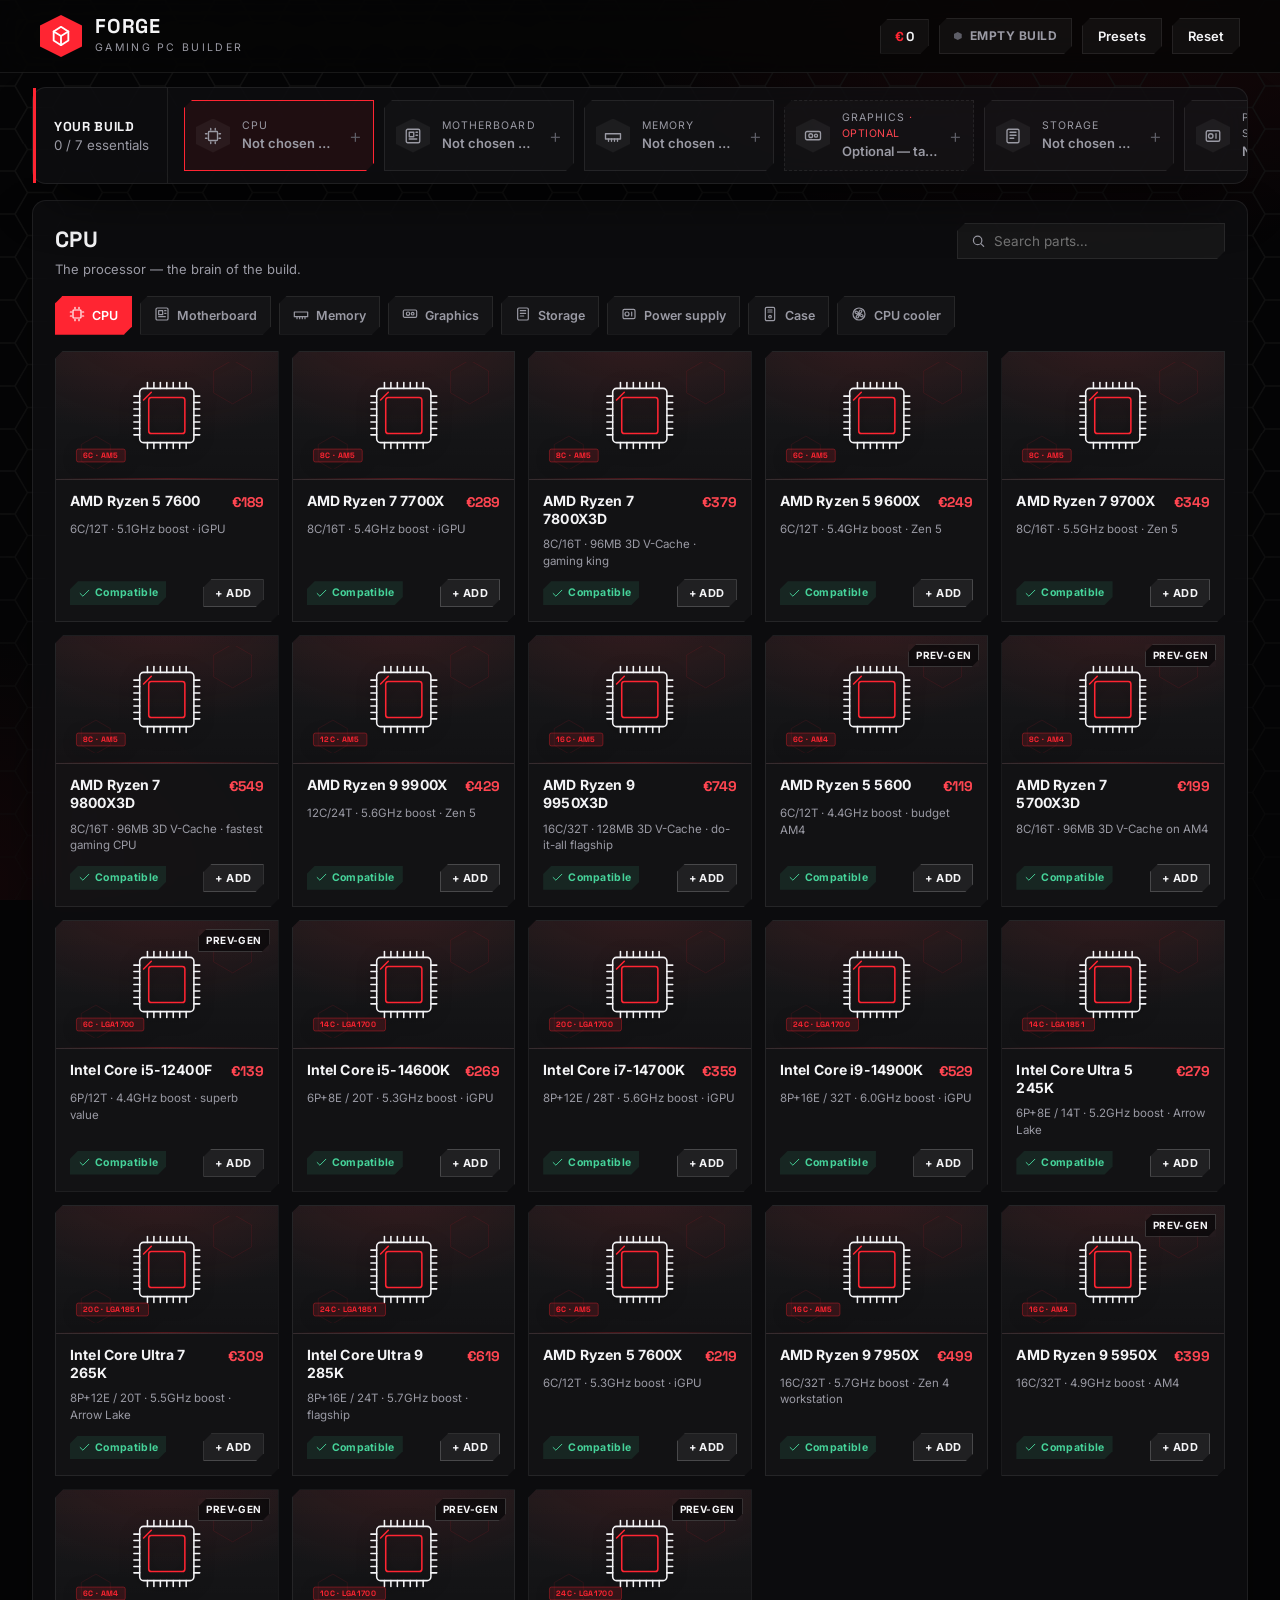
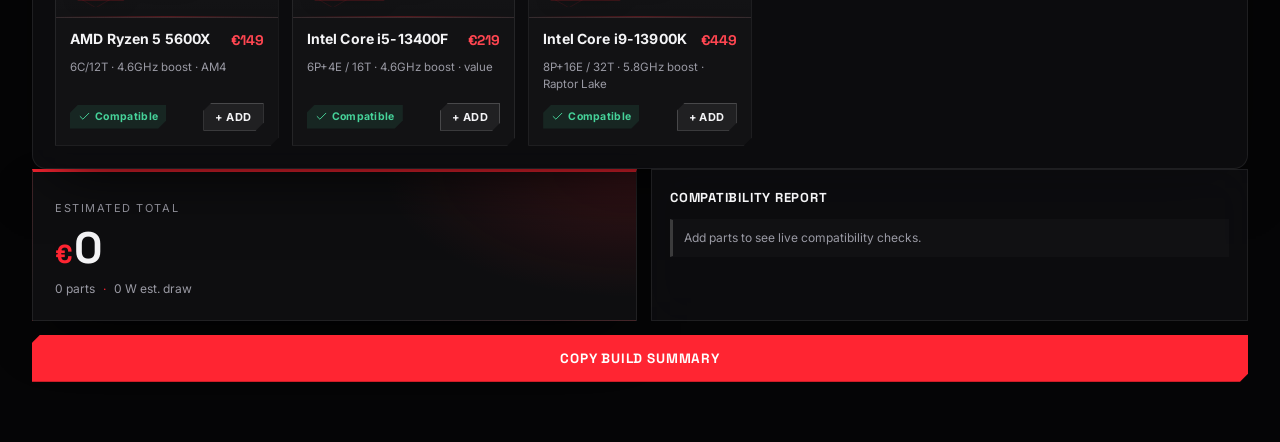
==== index.html @ 9cd64b5d "Reprice ~41 parts against researched Jul-2026 RRPs (v=20) Owner asked for actual RRPs, so I web-sear" ====
<!DOCTYPE html>
<html lang="en">
<head>
  <meta charset="UTF-8" />
  <meta name="viewport" content="width=device-width, initial-scale=1.0, viewport-fit=cover" />
  <meta name="theme-color" content="#050506" />
  <meta name="description" content="Forge — build the perfect gaming PC with real-time compatibility checking and live price estimates in euros." />
  <title>Forge · Gaming PC Builder</title>

  <link rel="icon" href="icons/icon.svg" type="image/svg+xml" />
  <link rel="stylesheet" href="css/styles.css?v=20" />
  <link rel="preconnect" href="https://fonts.googleapis.com" />
  <link rel="preconnect" href="https://fonts.gstatic.com" crossorigin />
  <link href="https://fonts.googleapis.com/css2?family=Space+Grotesk:wght@400;500;600;700&family=Inter:wght@400;500;600&display=swap" rel="stylesheet" />
</head>
<body>
  <div class="aurora" aria-hidden="true">
    <span class="blob blob-1"></span>
    <span class="blob blob-2"></span>
    <span class="blob blob-3"></span>
  </div>

  <header class="topbar">
    <div class="brand">
      <span class="brand-mark" aria-hidden="true">
        <svg viewBox="0 0 24 24" width="22" height="22" fill="none" stroke="currentColor" stroke-width="2" stroke-linecap="round" stroke-linejoin="round"><path d="M12 2 4 7v10l8 5 8-5V7z"/><path d="M12 22V12"/><path d="m4 7 8 5 8-5"/></svg>
      </span>
      <div class="brand-text">
        <h1>Forge</h1>
        <p>Gaming PC Builder</p>
      </div>
    </div>

    <div class="topbar-actions">
      <button class="topbar-total" id="topbarTotal" type="button" title="Build total — jump to the summary">
        <span class="cur">€</span><span id="topTotal">0</span>
      </button>
      <div class="health-pill" id="healthPill" title="Build health">
        <span class="health-dot"></span>
        <span id="healthLabel">Empty build</span>
      </div>
      <button class="ghost-btn" id="presetBtn" type="button" title="Start from a curated build">Presets</button>
      <button class="ghost-btn" id="resetBtn" type="button" title="Clear the build">Reset</button>
    </div>
  </header>

  <main class="layout">
    <!-- LEFT: Build slots -->
    <section class="panel build-panel" id="buildPanel" aria-label="Your build">
      <button class="panel-head build-toggle" id="buildToggle" type="button" aria-expanded="true" aria-controls="slotList">
        <span class="panel-head-main">
          <h2>Your build</h2>
          <span class="muted" id="slotProgress">0 / 7 essentials</span>
        </span>
        <span class="chevron" aria-hidden="true">
          <svg viewBox="0 0 24 24" width="18" height="18" fill="none" stroke="currentColor" stroke-width="2.4" stroke-linecap="round" stroke-linejoin="round"><path d="m6 9 6 6 6-6"/></svg>
        </span>
      </button>
      <div class="slot-collapse" id="slotCollapse">
        <ul class="slot-list" id="slotList"></ul>
      </div>
    </section>

    <!-- CENTER: Catalog -->
    <section class="panel catalog-panel" aria-label="Parts catalog">
      <div class="catalog-head">
        <div class="catalog-title">
          <h2 id="catalogTitle">Choose a category</h2>
          <p class="muted" id="catalogSub">Pick a slot on the left, or browse a category below.</p>
        </div>
        <div class="search-wrap">
          <svg viewBox="0 0 24 24" width="16" height="16" fill="none" stroke="currentColor" stroke-width="2" stroke-linecap="round"><circle cx="11" cy="11" r="7"/><path d="m21 21-4.3-4.3"/></svg>
          <input type="search" id="searchInput" placeholder="Search parts…" autocomplete="off" />
        </div>
      </div>

      <nav class="cat-tabs" id="catTabs" aria-label="Categories"></nav>

      <div class="compat-banner" id="compatBanner" hidden></div>

      <div class="part-grid" id="partGrid"></div>
      <div class="empty-state" id="emptyState" hidden>
        <p>No parts match your filter.</p>
      </div>
    </section>

    <!-- RIGHT: Summary -->
    <aside class="panel summary-panel" aria-label="Summary">
      <div class="summary-sticky">
        <div class="price-card">
          <span class="muted">Estimated total</span>
          <div class="price-big"><span class="cur">€</span><span id="totalPrice">0</span></div>
          <div class="price-meta">
            <span id="partCount">0 parts</span>
            <span class="dot-sep">·</span>
            <span id="wattReadout">0 W est. draw</span>
          </div>
          <div class="perf-estimate" id="perfEstimate" hidden>
            <div class="perf-head">
              <span class="perf-label">Performance estimate</span>
              <span class="perf-tier" id="perfTier">—</span>
            </div>
            <div class="perf-fpsrow">
              <span class="perf-fps"><span id="perfFps">—</span> <em>FPS avg</em></span>
              <span class="perf-res" id="perfRes">—</span>
            </div>
            <div class="perf-bar"><span id="perfBarFill"></span></div>
            <p class="perf-note" id="perfNote"></p>
          </div>
        </div>

        <div class="report" id="report">
          <h3>Compatibility report</h3>
          <ul class="report-list" id="reportList">
            <li class="report-item neutral">Add parts to see live compatibility checks.</li>
          </ul>
        </div>

        <div class="psu-meter" id="psuMeter" hidden>
          <div class="psu-meter-head">
            <span>PSU load</span>
            <span id="psuLoadText">—</span>
          </div>
          <div class="psu-bar"><span id="psuBarFill"></span></div>
          <p class="muted small" id="psuHint"></p>
        </div>

        <button class="primary-btn" id="shareBtn" type="button">Copy build summary</button>
      </div>
    </aside>
  </main>

  <!-- Mobile-only bottom tab navigation (desktop keeps the 3-column layout) -->
  <nav class="mobile-nav" id="mobileNav" aria-label="Sections">
    <button class="mnav-btn" data-mtab="build" type="button">
      <svg viewBox="0 0 24 24" width="22" height="22" fill="none" stroke="currentColor" stroke-width="2" stroke-linecap="round" stroke-linejoin="round"><path d="M12 2 4 7v10l8 5 8-5V7z"/><path d="m4 7 8 5 8-5"/><path d="M12 22V12"/></svg>
      <span>Build</span>
      <span class="mnav-badge" id="mnavBadge">0/7</span>
    </button>
    <button class="mnav-btn active" data-mtab="parts" type="button">
      <svg viewBox="0 0 24 24" width="22" height="22" fill="none" stroke="currentColor" stroke-width="2" stroke-linecap="round" stroke-linejoin="round"><rect x="3" y="3" width="7" height="7" rx="1"/><rect x="14" y="3" width="7" height="7" rx="1"/><rect x="3" y="14" width="7" height="7" rx="1"/><rect x="14" y="14" width="7" height="7" rx="1"/></svg>
      <span>Parts</span>
    </button>
    <button class="mnav-btn" data-mtab="summary" type="button">
      <svg viewBox="0 0 24 24" width="22" height="22" fill="none" stroke="currentColor" stroke-width="2" stroke-linecap="round" stroke-linejoin="round"><path d="M4 3h16v18l-3-2-2 2-3-2-3 2-2-2-3 2z"/><path d="M8 8h8M8 12h8M8 16h5"/></svg>
      <span class="mnav-total"><span class="cur">€</span><span id="mnavTotal">0</span></span>
    </button>
  </nav>

  <!-- Part detail route (hash: #/part/<id>) -->
  <section class="detail-view" id="partDetail" hidden aria-label="Part details"></section>

  <!-- Preset modal -->
  <div class="modal-backdrop" id="presetModal" hidden>
    <div class="modal" role="dialog" aria-modal="true" aria-labelledby="presetHeading">
      <div class="modal-head">
        <h2 id="presetHeading">Curated builds</h2>
        <button class="icon-btn" id="presetClose" aria-label="Close">✕</button>
      </div>
      <div class="preset-grid" id="presetGrid"></div>
    </div>
  </div>

  <div class="toast" id="toast" role="status" aria-live="polite" hidden></div>

  <script src="js/data.js?v=20"></script>
  <script src="js/art.js?v=20"></script>
  <script src="js/compat.js?v=20"></script>
  <script src="js/app.js?v=20"></script>
  <script>
    /* PWA/service-worker support was removed. This one-time cleanup unregisters any
       service worker a returning visitor still has and clears its caches, so nobody
       gets stuck being served stale files. Safe to delete once installs have aged out. */
    if ('serviceWorker' in navigator) {
      navigator.serviceWorker.getRegistrations().then((rs) => rs.forEach((r) => r.unregister())).catch(() => {});
      if (window.caches && caches.keys) {
        caches.keys().then((ks) => ks.forEach((k) => caches.delete(k))).catch(() => {});
      }
    }
  </script>
</body>
</html>
---- css/styles.css ----
/* =========================================================================
   Forge · Styles — hard red / white on black, hexagon aesthetic
   ========================================================================= */
:root {
  --bg: #050506;
  --bg-2: #0a0a0c;
  --panel: rgba(16, 16, 18, 0.72);
  --panel-solid: #0e0e10;
  --stroke: rgba(255, 255, 255, 0.08);
  --stroke-strong: rgba(255, 255, 255, 0.18);
  --text: #f4f4f6;
  --muted: #9a9aa4;
  --muted-2: #5d5d66;

  --red: #ff2532;
  --red-bright: #ff4651;
  --red-deep: #9c0d16;
  --red-glow: rgba(255, 37, 50, 0.55);

  --ok: #46d39a;
  --warn: #f5a524;
  --err: #ff2532;
  --info: #d8d8de;

  --radius: 14px;
  --radius-sm: 10px;
  --shadow: 0 24px 60px -22px rgba(0, 0, 0, 0.85);
  --shadow-glow: 0 0 0 1px var(--stroke), 0 18px 44px -22px var(--red-glow);

  --font: 'Inter', system-ui, -apple-system, 'Segoe UI', sans-serif;
  --display: 'Space Grotesk', var(--font);

  /* angular "serious" corner cut for buttons/badges */
  --cut: polygon(8px 0, 100% 0, 100% calc(100% - 8px), calc(100% - 8px) 100%, 0 100%, 0 8px);
}

* { box-sizing: border-box; margin: 0; padding: 0; }
/* The `hidden` attribute must always win — otherwise an explicit `display`
   rule (e.g. on .modal-backdrop) keeps an invisible overlay on top of the
   page, silently intercepting every click. */
[hidden] { display: none !important; }
html { scroll-behavior: smooth; }
body {
  font-family: var(--font);
  background: var(--bg);
  color: var(--text);
  line-height: 1.5;
  min-height: 100vh;
  overflow-x: hidden;
  -webkit-font-smoothing: antialiased;
}

/* ---- Themed scrollbars ---- */
* { scrollbar-width: thin; scrollbar-color: var(--red-deep) transparent; }
*::-webkit-scrollbar { width: 10px; height: 10px; }
*::-webkit-scrollbar-track { background: rgba(255, 255, 255, 0.025); }
*::-webkit-scrollbar-thumb {
  background: linear-gradient(180deg, var(--red), var(--red-deep));
  border: 2px solid var(--bg); border-radius: 2px;
}
*::-webkit-scrollbar-thumb:hover { background: var(--red-bright); }
*::-webkit-scrollbar-corner { background: transparent; }

/* ---- Background: hexagon grid + red glow ---- */
.aurora { position: fixed; inset: 0; z-index: -1; overflow: hidden;
  background:
    radial-gradient(900px 600px at 85% -10%, rgba(255, 37, 50, 0.10), transparent 60%),
    radial-gradient(700px 500px at -5% 100%, rgba(255, 37, 50, 0.06), transparent 55%),
    var(--bg);
}
/* Tileable hexagon mesh (external SVG, fill #141414) sits on the near-black base.
   Kept subtle so the red glows and content stay dominant.
   The SVG's viewBox is cropped to exactly ONE vertical hex period (1200/7 ≈ 171.43u);
   its 600×171.43 aspect must be preserved when tiling or the tile stops being seamless,
   so use `300px auto` (→ 300×85.71) — never a square size like `300px 300px`. */
.aurora::after { content: ''; position: absolute; inset: 0; opacity: 0.85;
  background-image: url("../img/hex-tile.svg?v=11");
  background-repeat: repeat; background-size: 300px auto; background-position: center top;
  -webkit-mask-image: radial-gradient(140% 120% at 50% 0%, #000 55%, transparent 100%);
          mask-image: radial-gradient(140% 120% at 50% 0%, #000 55%, transparent 100%);
}
.blob { display: none; }

/* ---- Topbar ---- */
.topbar {
  position: sticky; top: 0; z-index: 40;
  display: flex; align-items: center; justify-content: space-between; gap: 16px;
  padding: 15px clamp(16px, 4vw, 40px);
  background: rgba(5, 5, 6, 0.82);
  backdrop-filter: blur(18px) saturate(120%);
  border-bottom: 1px solid var(--stroke);
}
.brand { display: flex; align-items: center; gap: 13px; }
.brand-mark {
  display: grid; place-items: center; width: 42px; height: 42px; color: #fff;
  background: var(--red);
  clip-path: polygon(50% 0, 100% 25%, 100% 75%, 50% 100%, 0 75%, 0 25%);
  box-shadow: 0 8px 22px -8px var(--red-glow);
}
.brand-text h1 { font-family: var(--display); font-size: 20px; letter-spacing: 0.04em; line-height: 1; text-transform: uppercase; }
.brand-text p { font-size: 10.5px; color: var(--muted); letter-spacing: 0.22em; text-transform: uppercase; margin-top: 4px; }

.topbar-actions { display: flex; align-items: center; gap: 10px; }
.ghost-btn {
  font-family: var(--font); font-size: 13px; font-weight: 600; color: var(--text);
  background: rgba(255, 255, 255, 0.04); border: 1px solid var(--stroke);
  padding: 9px 15px; cursor: pointer; transition: all 0.16s; clip-path: var(--cut);
}

/* Running total in the topbar — only shown in the tablet band (901–1180px),
   where the summary panel lives below the whole catalog. */
.topbar-total {
  display: none; align-items: center; gap: 2px;
  font-family: var(--display); font-size: 13px; font-weight: 700; color: var(--text);
  background: rgba(255, 255, 255, 0.04); border: 1px solid var(--stroke);
  padding: 8px 14px; cursor: pointer; clip-path: var(--cut);
}
.topbar-total .cur { color: var(--red); }

.health-pill {
  display: inline-flex; align-items: center; gap: 8px;
  font-size: 12px; font-weight: 700; padding: 8px 14px; letter-spacing: 0.04em; text-transform: uppercase;
  border: 1px solid var(--stroke); background: rgba(255, 255, 255, 0.04); color: var(--muted);
  clip-path: var(--cut);
}
.health-dot { width: 8px; height: 8px; background: var(--muted-2); clip-path: polygon(50% 0, 100% 25%, 100% 75%, 50% 100%, 0 75%, 0 25%); }
.health-pill.empty { color: var(--muted); }
.health-pill.ok    { color: var(--ok);  border-color: rgba(70, 211, 154, 0.4); background: rgba(70, 211, 154, 0.10); }
.health-pill.warn  { color: var(--warn);border-color: rgba(245, 165, 36, 0.4); background: rgba(245, 165, 36, 0.10); }
.health-pill.error { color: var(--red-bright); border-color: rgba(255, 37, 50, 0.45); background: rgba(255, 37, 50, 0.12); }
.health-pill.ok .health-dot   { background: var(--ok); }
.health-pill.warn .health-dot { background: var(--warn); }
.health-pill.error .health-dot{ background: var(--red); animation: pulse 1.1s infinite; }
@keyframes pulse { 0% { box-shadow: 0 0 0 0 var(--red-glow); } 70% { box-shadow: 0 0 0 7px transparent; } 100% { box-shadow: 0 0 0 0 transparent; } }

/* ---- Layout ---- */
.layout {
  display: grid; grid-template-columns: 320px minmax(0, 1fr) 340px;
  gap: 18px; padding: 18px clamp(14px, 4vw, 40px) 60px;
  max-width: 1660px; margin: 0 auto; align-items: start;
}
.panel {
  background: var(--panel); border: 1px solid var(--stroke); border-radius: var(--radius);
  backdrop-filter: blur(20px) saturate(120%); box-shadow: var(--shadow);
}

/* ---- Build panel (left) ---- */
/* Sticky, but NOT internally scrolled — the whole page scrolls. A sticky column
   taller than the viewport still reveals its bottom at max page scroll (its bottom
   aligns with the grid cell / page bottom), so nothing is trapped, and we avoid a
   second nested scrollbar (owner: too many individual scrollers feels crowded). */
.build-panel { padding: 0; position: sticky; top: 90px; overflow: hidden; }
.build-toggle {
  width: 100%; display: flex; align-items: center; justify-content: space-between; gap: 12px;
  background: none; border: none; cursor: pointer; color: var(--text);
  padding: 18px 20px; text-align: left; font-family: var(--font);
  border-left: 3px solid var(--red);
}
.panel-head-main { display: flex; align-items: baseline; gap: 12px; flex-wrap: wrap; }
.build-toggle h2 { font-family: var(--display); font-size: 15px; letter-spacing: 0.05em; text-transform: uppercase; }
.chevron { display: grid; place-items: center; color: var(--muted); transition: transform 0.3s cubic-bezier(0.2, 0.8, 0.2, 1); }
.build-panel.collapsed .chevron { transform: rotate(-90deg); }
.muted { color: var(--muted); }
.small { font-size: 12px; }

.slot-collapse {
  display: grid; grid-template-columns: minmax(0, 1fr); grid-template-rows: 1fr;
  transition: grid-template-rows 0.34s cubic-bezier(0.2, 0.8, 0.2, 1), opacity 0.24s;
  overflow: hidden; opacity: 1;
}
.build-panel.collapsed .slot-collapse { grid-template-rows: 0fr; opacity: 0; }
.slot-list { list-style: none; display: flex; flex-direction: column; gap: 9px; padding: 0 16px 18px; min-height: 0; }

.slot {
  display: flex; align-items: center; gap: 12px; padding: 10px 12px;
  border: 1px solid var(--stroke); background: rgba(255, 255, 255, 0.02);
  cursor: pointer; transition: all 0.16s; position: relative;
  clip-path: var(--cut);
}
.slot.active { border-color: var(--red); background: rgba(255, 37, 50, 0.08); }
.slot-ico { display: grid; place-items: center; width: 38px; height: 38px; flex-shrink: 0;
  background: rgba(255, 255, 255, 0.05); color: var(--muted);
  clip-path: polygon(50% 0, 100% 25%, 100% 75%, 50% 100%, 0 75%, 0 25%); }
.slot-thumb { width: 50px; height: 38px; flex-shrink: 0; display: grid; place-items: center;
  background: rgba(255, 37, 50, 0.06); border: 1px solid rgba(255, 37, 50, 0.18); overflow: hidden;
  clip-path: var(--cut); }
.slot-thumb svg { width: 100%; height: 100%; }
.slot-body { display: flex; flex-direction: column; min-width: 0; flex: 1; }
.slot-cat { font-size: 10.5px; color: var(--muted); letter-spacing: 0.1em; text-transform: uppercase; }
.slot-cat em { color: var(--red-bright); font-style: normal; letter-spacing: 0.04em; }
.slot-name { font-size: 13px; font-weight: 600; white-space: nowrap; overflow: hidden; text-overflow: ellipsis; }
.slot-price { font-family: var(--display); font-size: 13px; font-weight: 700; color: #fff; flex-shrink: 0; }
.slot-add { font-size: 20px; color: var(--muted-2); font-weight: 300; }
.slot.optional { border-style: dashed; }
.slot-remove {
  position: absolute; top: -4px; right: -4px; width: 20px; height: 20px;
  background: var(--red); color: #fff; border: 2px solid var(--bg); font-size: 10px; cursor: pointer;
  opacity: 0; transition: opacity 0.15s; display: grid; place-items: center;
  clip-path: polygon(50% 0, 100% 25%, 100% 75%, 50% 100%, 0 75%, 0 25%);
}

/* ---- Catalog (center) ---- */
.catalog-panel { padding: 22px; min-height: 70vh; }
.catalog-head { display: flex; align-items: flex-start; justify-content: space-between; gap: 16px; margin-bottom: 16px; flex-wrap: wrap; }
.catalog-title h2 { font-family: var(--display); font-size: 22px; letter-spacing: 0.02em; text-transform: uppercase; }
.catalog-title p { font-size: 13px; margin-top: 4px; max-width: 46ch; color: var(--muted); }
.search-wrap { display: flex; align-items: center; gap: 8px; padding: 9px 13px;
  background: rgba(255, 255, 255, 0.04); border: 1px solid var(--stroke); color: var(--muted); min-width: 220px; clip-path: var(--cut); }
.search-wrap input { background: none; border: none; outline: none; color: var(--text); font-family: var(--font); font-size: 13.5px; width: 100%; }
.search-wrap:focus-within { border-color: var(--red); }

.cat-tabs { display: flex; gap: 8px; overflow-x: auto; padding-bottom: 12px; margin-bottom: 4px; }
.cat-tabs.fade-r { -webkit-mask-image: linear-gradient(to right, black calc(100% - 32px), transparent 100%); mask-image: linear-gradient(to right, black calc(100% - 32px), transparent 100%); }
.cat-tabs.fade-l { -webkit-mask-image: linear-gradient(to left, black calc(100% - 32px), transparent 100%); mask-image: linear-gradient(to left, black calc(100% - 32px), transparent 100%); }
.cat-tabs.fade-l.fade-r { -webkit-mask-image: linear-gradient(to right, transparent 0, black 32px, black calc(100% - 32px), transparent 100%); mask-image: linear-gradient(to right, transparent 0, black 32px, black calc(100% - 32px), transparent 100%); }
.cat-tab {
  display: inline-flex; align-items: center; gap: 7px; flex-shrink: 0;
  font-family: var(--font); font-size: 12.5px; font-weight: 600; color: var(--muted);
  background: rgba(255, 255, 255, 0.03); border: 1px solid var(--stroke);
  padding: 9px 13px; cursor: pointer; transition: all 0.14s; clip-path: var(--cut);
}
.cat-tab.active { color: #fff; background: var(--red); border-color: var(--red); }
.cat-tab.filled:not(.active) .cat-tab-ico { color: var(--ok); }
.cat-tab .tab-tick { color: var(--ok); display: inline-flex; }
.cat-tab.active .tab-tick { color: #fff; }

.compat-banner {
  font-size: 12.5px; color: var(--muted); padding: 11px 14px; margin-bottom: 16px; line-height: 1.5;
  background: rgba(255, 37, 50, 0.06); border: 1px solid rgba(255, 37, 50, 0.22); border-left: 3px solid var(--red);
}
.compat-banner strong { color: var(--red-bright); }

/* ---- Part grid ---- */
.part-grid { display: grid; grid-template-columns: repeat(auto-fill, minmax(228px, 1fr)); gap: 13px; }
.part-card {
  text-align: left; font-family: var(--font); color: var(--text); cursor: pointer;
  background: rgba(255, 255, 255, 0.025); border: 1px solid var(--stroke);
  padding: 0 0 14px; display: flex; flex-direction: column; gap: 8px;
  transition: all 0.16s; position: relative; overflow: hidden; clip-path: var(--cut);
}
.part-card.selected { border-color: var(--red); background: rgba(255, 37, 50, 0.07); box-shadow: var(--shadow-glow); }
.part-card.flag-error { opacity: 0.66; }

.part-media {
  position: relative; height: 128px; margin-bottom: 4px; padding: 10px 14px;
  background:
    radial-gradient(130% 130% at 50% -20%, rgba(255, 37, 50, 0.12), transparent 68%),
    linear-gradient(180deg, rgba(255, 255, 255, 0.03), rgba(255, 255, 255, 0));
  border-bottom: 1px solid var(--stroke);
  display: grid; place-items: center; overflow: hidden;
}
/* faint red hairline seam under the illustration, echoing the panel accents */
.part-media::after { content: ''; position: absolute; left: 0; right: 0; bottom: 0; height: 1px;
  background: linear-gradient(90deg, transparent, var(--red-glow), transparent); opacity: 0.5; }
.part-media .part-art { width: 100%; height: 100%; filter: drop-shadow(0 3px 8px rgba(0, 0, 0, 0.45)); }
.part-card:hover .part-media { background:
    radial-gradient(130% 130% at 50% -20%, rgba(255, 37, 50, 0.18), transparent 68%),
    linear-gradient(180deg, rgba(255, 255, 255, 0.04), rgba(255, 255, 255, 0)); }
.part-card.selected .part-media { background: radial-gradient(130% 130% at 50% -20%, rgba(255, 37, 50, 0.24), transparent 68%); }
.shortage-tag {
  position: absolute; top: 8px; left: 8px; font-size: 10px; font-weight: 700; letter-spacing: 0.04em;
  color: #fff; background: var(--warn); padding: 3px 7px; clip-path: var(--cut); text-transform: uppercase;
}
.part-top { display: flex; align-items: flex-start; justify-content: space-between; gap: 10px; padding: 0 14px; }
.part-top h3 { font-size: 14px; font-weight: 700; line-height: 1.3; letter-spacing: 0.01em; }
.part-price { font-family: var(--display); font-size: 14px; font-weight: 700; color: var(--red-bright); white-space: nowrap; }
.part-spec { font-size: 11.5px; color: var(--muted); line-height: 1.45; flex: 1; padding: 0 14px; }
.part-foot { display: flex; align-items: center; justify-content: space-between; gap: 8px; padding: 0 14px; margin-top: 2px; }
.part-flag { display: inline-flex; align-items: center; gap: 4px; font-size: 10.5px; font-weight: 700; padding: 4px 8px; letter-spacing: 0.03em; clip-path: var(--cut); }
.part-flag.ok   { color: var(--ok);   background: rgba(70, 211, 154, 0.10); }
.part-flag.warn { color: var(--warn); background: rgba(245, 165, 36, 0.12); }
.part-flag.err  { color: var(--red-bright); background: rgba(255, 37, 50, 0.14); }
.quick-add {
  font-family: var(--font); font-size: 11px; font-weight: 700; letter-spacing: 0.04em; text-transform: uppercase;
  color: var(--text); background: rgba(255, 255, 255, 0.06); border: 1px solid var(--stroke-strong);
  padding: 6px 11px; cursor: pointer; transition: all 0.14s; clip-path: var(--cut);
}
.quick-add.added { background: rgba(70, 211, 154, 0.14); border-color: rgba(70, 211, 154, 0.5); color: var(--ok); }

/* ---- Part detail page (hash route) ---- */
.detail-view {
  position: fixed; inset: 0; z-index: 70; overflow-y: auto;
  background:
    radial-gradient(900px 600px at 85% -10%, rgba(255, 37, 50, 0.10), transparent 60%),
    var(--bg);
  animation: detailIn 0.22s cubic-bezier(0.2, 0.8, 0.2, 1);
}
@keyframes detailIn { from { opacity: 0; transform: translateY(12px); } to { opacity: 1; transform: none; } }
body.detail-open { overflow: hidden; }
.detail-inner { max-width: 1000px; margin: 0 auto; padding: 18px clamp(16px, 5vw, 40px) 80px; }
.detail-bar { display: flex; align-items: center; gap: 14px; position: sticky; top: 0; padding: 12px 0; z-index: 2;
  background: linear-gradient(var(--bg), rgba(5,5,6,0.6) 70%, transparent); }
.detail-back {
  display: inline-flex; align-items: center; gap: 7px; font-family: var(--display); font-size: 13px; font-weight: 700;
  text-transform: uppercase; letter-spacing: 0.05em; color: #fff; cursor: pointer;
  background: var(--red); border: none; padding: 10px 16px; clip-path: var(--cut); box-shadow: 0 8px 20px -10px var(--red-glow);
}
.detail-cat { font-family: var(--display); font-size: 12px; letter-spacing: 0.16em; text-transform: uppercase; color: var(--muted); }

.detail-grid { display: grid; grid-template-columns: minmax(0, 0.9fr) minmax(0, 1.1fr); gap: clamp(18px, 4vw, 36px); margin-top: 8px; }
.detail-media {
  position: relative; aspect-ratio: 4 / 3; border: 1px solid var(--stroke); border-top: 3px solid var(--red);
  background:
    radial-gradient(120% 120% at 50% 0%, rgba(255, 37, 50, 0.12), transparent 70%),
    rgba(255, 255, 255, 0.02);
  display: grid; place-items: center; overflow: hidden; position: sticky; top: 70px;
}
.detail-media .part-art { width: 86%; height: 86%; filter: drop-shadow(0 6px 16px rgba(0, 0, 0, 0.5)); }
.detail-media .shortage-tag { z-index: 2; }

.detail-info h2 { font-family: var(--display); font-size: clamp(22px, 4vw, 30px); letter-spacing: 0.01em; line-height: 1.15; }
.detail-spec { color: var(--muted); font-size: 14px; margin-top: 8px; }
.detail-pricerow { display: flex; align-items: center; gap: 16px; flex-wrap: wrap; margin: 20px 0 8px; }
.detail-price { font-family: var(--display); font-size: 30px; font-weight: 700; color: var(--red-bright); }
.detail-add { flex: 1; min-width: 180px; }
.detail-add.is-remove { background: rgba(255, 255, 255, 0.06); color: var(--text); box-shadow: none; }
.detail-h3 { font-family: var(--display); font-size: 13px; text-transform: uppercase; letter-spacing: 0.08em; color: var(--muted); margin: 26px 0 12px; }
.spec-list { display: flex; flex-direction: column; gap: 0; border: 1px solid var(--stroke); }
.spec-row { display: grid; grid-template-columns: 0.8fr 1.2fr; gap: 14px; padding: 12px 14px; border-bottom: 1px solid var(--stroke); }
.spec-row:last-child { border-bottom: none; }
.spec-row:nth-child(odd) { background: rgba(255, 255, 255, 0.02); }
.spec-row dt { color: var(--muted); font-size: 12.5px; }
.spec-row dd { font-size: 13.5px; font-weight: 500; }
.detail-compat { max-height: none; }
.detail-foot-note { font-size: 12px; color: var(--warn); margin-top: 16px; }

/* ---- Real product photo (owner image set) + line-art fallback ---- */
.part-photo { width: 100%; height: 100%; object-fit: contain; display: block; }
.art-fallback { display: none; width: 100%; height: 100%; }
.part-media.photo-failed .art-fallback { display: grid; place-items: center; }
/* White-background product shots sit on a light plate so they blend; line-art keeps the
   dark blueprint look. On load failure the JS strips .has-photo → dark plate + line-art. */
.part-media.has-photo,
.detail-media.has-photo { background: radial-gradient(120% 120% at 50% 12%, #fbfbfd, #ccccd4); }
.part-media.has-photo::after { opacity: 0.25; }
.detail-media.has-photo .part-photo { padding: 22px; }

/* ---- Case detail: store-style multi-angle gallery ---- */
.detail-gallery { position: sticky; top: 70px; display: flex; flex-direction: column; gap: 10px; }
.gallery-main { position: relative; cursor: zoom-in; }
.gallery-zoom {
  position: absolute; bottom: 10px; right: 10px; display: inline-flex; align-items: center; gap: 5px;
  font-size: 11px; font-weight: 700; letter-spacing: 0.03em; text-transform: uppercase; color: #fff;
  background: rgba(6, 6, 8, 0.72); border: 1px solid var(--stroke-strong); padding: 5px 9px;
  clip-path: var(--cut); opacity: 0; transition: opacity 0.15s;
}
.gallery-main:hover .gallery-zoom { opacity: 1; }
.gallery-thumbs { display: flex; gap: 8px; overflow-x: auto; padding-bottom: 2px; }
.gallery-thumb {
  flex: 0 0 auto; width: 66px; height: 66px; padding: 4px; cursor: pointer;
  background: radial-gradient(120% 120% at 50% 12%, #fbfbfd, #ccccd4);
  border: 1px solid var(--stroke); transition: border-color 0.14s; clip-path: var(--cut);
}
.gallery-thumb img { width: 100%; height: 100%; object-fit: contain; display: block; }
.gallery-thumb:hover { border-color: var(--stroke-strong); }
.gallery-thumb.active { border-color: var(--red); box-shadow: 0 0 0 1px var(--red); }

/* ---- Lightbox (full-size viewer) ---- */
.lightbox { position: fixed; inset: 0; z-index: 90; display: none; place-items: center;
  background: rgba(2, 2, 4, 0.92); backdrop-filter: blur(6px); padding: 5vh 6vw; }
.lightbox.open { display: grid; }
.lb-img { max-width: 88vw; max-height: 84vh; object-fit: contain; background: #fff; border: 1px solid var(--stroke-strong); }
.lb-close, .lb-nav {
  background: rgba(255, 255, 255, 0.08); border: 1px solid var(--stroke-strong); color: #fff; cursor: pointer;
  width: 46px; height: 46px; font-size: 22px; line-height: 1; display: grid; place-items: center; clip-path: var(--cut);
}
.lb-close { position: absolute; top: 18px; right: 22px; }
.lb-close:hover, .lb-nav:hover { background: var(--red); border-color: var(--red); }
.lb-nav { position: absolute; top: 50%; transform: translateY(-50%); font-size: 30px; }
.lb-prev { left: 20px; }
.lb-next { right: 20px; }
.lb-count { position: absolute; bottom: 20px; left: 50%; transform: translateX(-50%);
  color: var(--muted); font-family: var(--display); font-size: 13px; letter-spacing: 0.05em; }
body.lightbox-open { overflow: hidden; }

/* "Prev-gen" badge on legacy parts */
.legacy-tag {
  position: absolute; top: 8px; right: 8px; z-index: 2;
  font-size: 10px; font-weight: 700; letter-spacing: 0.04em; text-transform: uppercase;
  color: var(--text); background: rgba(6, 6, 8, 0.72); border: 1px solid var(--stroke-strong);
  padding: 3px 7px; clip-path: var(--cut); backdrop-filter: blur(4px);
}

/* ---- Detail: availability warning for cycled-out parts ---- */
.avail-warn {
  display: flex; align-items: flex-start; gap: 9px; margin: 16px 0 4px;
  font-size: 12.5px; line-height: 1.5; color: #f6e2b8;
  background: rgba(245, 165, 36, 0.08); border: 1px solid rgba(245, 165, 36, 0.28);
  border-left: 3px solid var(--warn); padding: 11px 13px;
}
.avail-warn svg { color: var(--warn); flex-shrink: 0; margin-top: 1px; }
.avail-warn strong { color: var(--warn); }

/* ---- Detail: "Our take" recommendation ---- */
.advice {
  margin: 18px 0 4px; padding: 15px 16px;
  background: rgba(255, 37, 50, 0.05); border: 1px solid var(--stroke); border-left: 3px solid var(--red);
}
.advice-head { display: flex; align-items: center; gap: 12px; margin-bottom: 9px; }
.advice-head .detail-h3 { margin: 0; color: var(--text); }
.advice-tier {
  font-family: var(--display); font-size: 11px; font-weight: 700; letter-spacing: 0.05em; text-transform: uppercase;
  color: #fff; background: var(--red); padding: 3px 9px; clip-path: var(--cut);
}
.advice-summary { font-size: 13.5px; line-height: 1.55; color: var(--text); }
.advice-tags { display: flex; flex-wrap: wrap; gap: 7px; margin-top: 12px; }
.advice-tag {
  font-size: 11px; font-weight: 600; color: var(--muted);
  background: rgba(255, 255, 255, 0.05); border: 1px solid var(--stroke); padding: 4px 9px; clip-path: var(--cut);
}

/* ---- Summary: build performance estimate ---- */
.perf-estimate { margin-top: 16px; padding-top: 14px; border-top: 1px solid var(--stroke); }
.perf-head { display: flex; align-items: center; justify-content: space-between; margin-bottom: 10px; }
.perf-label { font-size: 11px; letter-spacing: 0.14em; text-transform: uppercase; color: var(--muted); }
.perf-tier {
  font-family: var(--display); font-size: 11px; font-weight: 700; letter-spacing: 0.05em; text-transform: uppercase;
  color: #fff; background: var(--red); padding: 3px 9px; clip-path: var(--cut);
}
.perf-fpsrow { display: flex; align-items: baseline; justify-content: space-between; gap: 10px; margin-bottom: 9px; }
.perf-fps { font-family: var(--display); font-size: 25px; font-weight: 700; color: #fff; line-height: 1; }
.perf-fps em { font-size: 12px; font-weight: 600; font-style: normal; color: var(--muted); letter-spacing: 0.02em; }
.perf-res { font-size: 12.5px; font-weight: 700; color: var(--red-bright); text-transform: uppercase; letter-spacing: 0.04em; white-space: nowrap; }
.perf-bar { height: 8px; background: rgba(255, 255, 255, 0.07); overflow: hidden; clip-path: var(--cut); }
.perf-bar span { display: block; height: 100%; transition: width 0.5s cubic-bezier(0.2, 0.8, 0.2, 1); }
.perf-bar span.high { background: linear-gradient(90deg, #2bb98a, var(--ok)); }
.perf-bar span.mid  { background: linear-gradient(90deg, #d99a1f, var(--warn)); }
.perf-bar span.low  { background: linear-gradient(90deg, var(--red-deep), var(--red)); }
.perf-note { margin-top: 9px; font-size: 11.5px; line-height: 1.45; color: var(--muted); }

.empty-state { text-align: center; padding: 60px 20px; color: var(--muted); }

/* ---- Summary (right) ---- */
.summary-panel { padding: 0; background: none; border: none; box-shadow: none; backdrop-filter: none; }
.summary-sticky { position: sticky; top: 90px; display: flex; flex-direction: column; gap: 14px; }
.price-card {
  padding: 22px; border: 1px solid var(--stroke); border-top: 3px solid var(--red);
  background: radial-gradient(360px 180px at 100% 0%, rgba(255, 37, 50, 0.16), transparent 70%), var(--panel-solid);
  box-shadow: var(--shadow);
}
.price-card .muted { font-size: 11px; letter-spacing: 0.14em; text-transform: uppercase; }
.price-big { font-family: var(--display); font-size: 44px; font-weight: 700; letter-spacing: -0.02em; line-height: 1; margin: 8px 0 10px; display: flex; align-items: baseline; gap: 2px; }
.price-big .cur { font-size: 26px; color: var(--red); }
.price-meta { font-size: 12px; color: var(--muted); display: flex; align-items: center; gap: 8px; }
.dot-sep { color: var(--red); }

.report { padding: 18px; border: 1px solid var(--stroke); background: var(--panel); backdrop-filter: blur(20px); }
.report h3 { font-family: var(--display); font-size: 13px; margin-bottom: 12px; letter-spacing: 0.06em; text-transform: uppercase; }
.report-list { list-style: none; display: flex; flex-direction: column; gap: 8px; }
.report-item { display: flex; gap: 9px; font-size: 12px; line-height: 1.45; padding: 9px 11px; border: 1px solid transparent; border-left-width: 3px; }
.report-item svg { flex-shrink: 0; margin-top: 1px; }
.report-item.ok    { color: #cbeede; background: rgba(70, 211, 154, 0.06); border-left-color: var(--ok); }
.report-item.ok svg { color: var(--ok); }
.report-item.warn  { color: #f6e2b8; background: rgba(245, 165, 36, 0.06); border-left-color: var(--warn); }
.report-item.warn svg { color: var(--warn); }
.report-item.error { color: #ffc9cd; background: rgba(255, 37, 50, 0.08); border-left-color: var(--red); }
.report-item.error svg { color: var(--red); }
.report-item.info  { color: #d2d2d8; background: rgba(255, 255, 255, 0.03); border-left-color: var(--muted-2); }
.report-item.info svg { color: var(--info); }
.report-item.neutral { color: var(--muted); background: rgba(255, 255, 255, 0.02); border-left-color: var(--stroke-strong); }

.psu-meter { padding: 16px 18px; border: 1px solid var(--stroke); background: var(--panel); }
.psu-meter-head { display: flex; justify-content: space-between; font-size: 12px; font-weight: 700; margin-bottom: 9px; text-transform: uppercase; letter-spacing: 0.04em; }
.psu-meter-head span:last-child { color: var(--muted); font-weight: 600; }
.psu-bar { height: 9px; background: rgba(255, 255, 255, 0.06); overflow: hidden; clip-path: var(--cut); }
.psu-bar span { display: block; height: 100%; transition: width 0.5s cubic-bezier(0.2, 0.8, 0.2, 1); }
.psu-bar span.good { background: linear-gradient(90deg, #2bb98a, var(--ok)); }
.psu-bar span.warn { background: linear-gradient(90deg, #d99a1f, var(--warn)); }
.psu-bar span.danger { background: linear-gradient(90deg, var(--red-deep), var(--red)); }
.psu-hint { margin-top: 9px; }

.primary-btn {
  font-family: var(--display); font-size: 13.5px; font-weight: 700; color: #fff; cursor: pointer;
  background: var(--red); border: none; padding: 15px; letter-spacing: 0.06em; text-transform: uppercase;
  clip-path: var(--cut); box-shadow: 0 12px 28px -12px var(--red-glow); transition: all 0.15s;
}
.primary-btn:active { transform: translateY(0); }

/* ---- Preset modal ---- */
.modal-backdrop { position: fixed; inset: 0; z-index: 60; display: grid; place-items: center; padding: 20px;
  background: rgba(2, 2, 4, 0.78); backdrop-filter: blur(8px); opacity: 0; transition: opacity 0.2s; }
.modal-backdrop.open { opacity: 1; }
.modal { width: min(820px, 100%); max-height: calc(100vh - 40px); background: var(--panel-solid); border: 1px solid var(--stroke-strong); border-top: 3px solid var(--red);
  padding: 26px; box-shadow: var(--shadow); transform: scale(0.96); transition: transform 0.2s;
  display: flex; flex-direction: column; min-height: 0; }
.modal-backdrop.open .modal { transform: scale(1); }
/* Header stays put; only the preset list scrolls — so a short viewport never strands
   cards below the fold with no way to reach them (there's no scroll on the backdrop itself). */
.modal-head { display: flex; align-items: center; justify-content: space-between; margin-bottom: 20px; flex-shrink: 0; }
.modal-head h2 { font-family: var(--display); font-size: 19px; letter-spacing: 0.04em; text-transform: uppercase; }
.icon-btn { background: rgba(255, 255, 255, 0.06); border: 1px solid var(--stroke); color: var(--text);
  width: 34px; height: 34px; cursor: pointer; font-size: 14px; clip-path: var(--cut); }
.preset-grid { display: grid; grid-template-columns: repeat(auto-fit, minmax(180px, 1fr)); grid-auto-rows: max-content; align-content: start; gap: 14px; overflow-y: auto; padding-right: 4px; margin-right: -4px; }
.preset-card { position: relative; overflow: hidden; text-align: left; cursor: pointer; color: var(--text);
  font-family: var(--font); background: rgba(255, 255, 255, 0.03); border: 1px solid var(--stroke);
  padding: 20px; transition: all 0.18s; clip-path: var(--cut); }
.preset-glow { position: absolute; top: -40px; right: -40px; width: 120px; height: 120px;
  background: var(--accent, var(--red)); filter: blur(50px); opacity: 0.35;
  clip-path: polygon(50% 0, 100% 25%, 100% 75%, 50% 100%, 0 75%, 0 25%); }
.preset-card h3 { font-family: var(--display); font-size: 16px; margin-bottom: 7px; position: relative; letter-spacing: 0.02em; }
.preset-card p { font-size: 12px; color: var(--muted); line-height: 1.5; margin-bottom: 14px; position: relative; min-height: 54px; }
.preset-price { font-family: var(--display); font-size: 14px; font-weight: 700; color: var(--accent, var(--red)); position: relative; }

/* ---- Toast ---- */
.toast { position: fixed; bottom: 26px; left: 50%; transform: translate(-50%, 20px); z-index: 80;
  background: var(--panel-solid); border: 1px solid var(--stroke-strong); border-left: 3px solid var(--red); color: var(--text);
  padding: 13px 20px; font-size: 13.5px; font-weight: 600; box-shadow: var(--shadow);
  opacity: 0; transition: opacity 0.3s, transform 0.3s; }
.toast.show { opacity: 1; transform: translate(-50%, 0); }

/* =========================================================================
   Mobile bottom-tab navigation — hidden on desktop
   ========================================================================= */
.mobile-nav { display: none; }

/* ---- Narrow desktop (1181–1400px): keep 3 columns, but slim the side rails and
       card minimum — otherwise the centre gets ~450px and the catalog renders as a
       single column of giant stretched cards (this hits common 1280×800 laptops). */
@media (min-width: 1181px) and (max-width: 1400px) {
  .layout { grid-template-columns: 270px minmax(0, 1fr) 300px; }
  .part-grid { grid-template-columns: repeat(auto-fill, minmax(200px, 1fr)); }
}

/* ---- Tablet: 2-column, summary drops to a row ---- */
@media (min-width: 901px) and (max-width: 1180px) {
  .layout { grid-template-columns: 280px minmax(0, 1fr); }
  .summary-panel { grid-column: 1 / -1; }
  .summary-sticky { position: static; flex-direction: row; flex-wrap: wrap; max-height: none; overflow: visible; }
  .summary-sticky > * { flex: 1; min-width: 250px; }
  .primary-btn { flex-basis: 100%; }
  /* Summary is below the whole catalog here — surface the running total up top
     (click = jump to summary; the health pill does the same). */
  .topbar-total { display: inline-flex; }
  .health-pill { cursor: pointer; }
}

/* =========================================================================
   LANDSCAPE TABLET / LAPTOP (901–1400px, landscape) — purpose-built layout.
   Vertical space is scarce here, so the full-height "Your Build" tower is
   replaced by a compact horizontal build TRAY docked under the topbar; the
   catalog gets the full width beneath it, and the summary spreads out below
   it as a row. Portrait tablets in this width range keep the stacked column
   layout above (they have the vertical room for a tower).
   ========================================================================= */
@media (min-width: 901px) and (max-width: 1400px) and (orientation: landscape) {
  .layout { display: block; padding: 14px clamp(14px, 3vw, 32px) 60px; max-width: 1500px; }

  /* ---- Build tray: sticky horizontal strip of slot chips under the topbar ---- */
  .build-panel {
    position: sticky; top: 73px; z-index: 30; margin-bottom: 16px;
    display: flex; flex-direction: row; align-items: stretch;
    max-height: none; overflow: visible;
  }
  .build-toggle {
    flex-shrink: 0; width: auto; cursor: default;
    flex-direction: column; align-items: flex-start; justify-content: center; gap: 3px;
    padding: 10px 18px; border-right: 1px solid var(--stroke);
  }
  .build-toggle .chevron { display: none; }        /* always-open strip — no collapse here */
  .panel-head-main { flex-direction: column; align-items: flex-start; gap: 2px; }
  .build-toggle h2 { font-size: 13px; }

  /* Force the slot list open (ignore any leftover collapsed state) and lay it out
     as a single horizontally-scrolling row of compact chips. */
  .slot-collapse {
    grid-template-rows: 1fr !important; opacity: 1 !important;
    overflow: visible; flex: 1; min-width: 0;
  }
  .slot-list {
    flex-direction: row; gap: 10px; padding: 12px 16px;
    overflow-x: auto; overflow-y: hidden; min-height: 0;
  }
  .slot { width: 190px; flex-shrink: 0; padding: 9px 11px; }
  .slot-thumb { width: 42px; height: 34px; }
  .slot-ico { width: 34px; height: 34px; }
  /* No hover on touch tablets — keep the remove button always reachable. */
  .slot-remove { opacity: 1; }

  /* ---- Catalog: full width, more columns ---- */
  .part-grid { grid-template-columns: repeat(auto-fill, minmax(210px, 1fr)); }

  /* ---- Summary: full-width row beneath the catalog (not a tall sticky rail) ---- */
  .summary-sticky {
    position: static; flex-direction: row; flex-wrap: wrap; gap: 14px;
    max-height: none; overflow: visible;
  }
  .summary-sticky > * { flex: 1; min-width: 260px; }
  .primary-btn { flex-basis: 100%; }

  /* Running total up top jumps down to the summary (health pill does the same). */
  .topbar-total { display: inline-flex; }
  .health-pill { cursor: pointer; }
}

/* =========================================================================
   MOBILE APP LAYOUT (≤900px) — one full-screen view at a time, bottom tabs
   ========================================================================= */
@media (max-width: 900px) {
  body { padding-bottom: 0; }

  /* Compact top bar */
  .topbar { padding: 11px 16px; gap: 10px; }
  .brand-text p { display: none; }
  .brand-mark { width: 38px; height: 38px; }
  .health-pill { display: none; }            /* build status lives in the tab bar */
  .topbar-actions { gap: 8px; }
  .ghost-btn { padding: 9px 13px; font-size: 13px; }

  /* One column; only the active tab's panel is shown */
  .layout {
    display: block; padding: 14px 14px calc(78px + env(safe-area-inset-bottom));
    max-width: 100%;
  }
  .layout > .panel, .layout > .summary-panel { margin-bottom: 0; }
  body[data-mtab="build"]   .catalog-panel,
  body[data-mtab="build"]   .summary-panel,
  body[data-mtab="parts"]   .build-panel,
  body[data-mtab="parts"]   .summary-panel,
  body[data-mtab="summary"] .build-panel,
  body[data-mtab="summary"] .catalog-panel { display: none; }

  /* Panels fill the screen, no sticky offsets */
  .build-panel { position: static; overflow: visible; display: block; max-height: none; }
  .build-panel .chevron { display: none; }   /* no collapse on mobile — it's a full tab */
  .build-toggle { cursor: default; padding: 4px 4px 14px; }
  .slot-collapse { grid-template-rows: 1fr !important; opacity: 1 !important; overflow: visible; }
  .slot-list { padding: 0; overflow: visible; }
  .slot { padding: 13px 34px 13px 13px; }
  .slot-name { font-size: 14px; }
  .slot-thumb { width: 58px; height: 44px; }
  /* :hover doesn't exist on touch — the remove button must be always visible, not
     hover-revealed, or there's no way to remove a part from the Build tab on mobile. */
  .slot-remove { opacity: 1; top: 50%; transform: translateY(-50%); right: 8px; }

  .catalog-panel { padding: 16px; min-height: auto; }
  .catalog-head { flex-direction: column; align-items: stretch; gap: 12px; }
  .catalog-title h2 { font-size: 20px; }
  .search-wrap { width: 100%; padding: 12px 14px; }
  .search-wrap input { font-size: 16px; }    /* ≥16px stops iOS zoom-on-focus */
  .cat-tabs { gap: 8px; padding-bottom: 12px; -webkit-overflow-scrolling: touch; }
  .cat-tab { padding: 11px 15px; font-size: 13.5px; }

  /* Part cards become full-width, readable LIST ROWS (not a shrunken grid) */
  .part-grid { grid-template-columns: 1fr; gap: 11px; }
  .part-card {
    display: grid; grid-template-columns: 104px minmax(0, 1fr);
    grid-template-areas: "media top" "media spec" "media foot";
    padding: 0; align-items: stretch;
  }
  .part-media {
    grid-area: media; height: 100%; min-height: 108px; margin: 0; padding: 8px 6px;
    border-bottom: none; border-right: 1px solid var(--stroke);
  }
  /* the hairline is a vertical divider in the row layout — draw it on the right edge */
  .part-media::after { top: 0; left: auto; right: 0; bottom: 0; width: 1px; height: auto;
    background: linear-gradient(180deg, transparent, var(--red-glow), transparent); }
  .part-top  { grid-area: top;  padding: 12px 14px 0; }
  .part-spec { grid-area: spec; padding: 4px 14px; font-size: 13px; }
  .part-foot { grid-area: foot; padding: 0 14px 12px; }
  .part-top h3 { font-size: 15.5px; }
  .part-price { font-size: 15px; }
  .quick-add { padding: 9px 14px; font-size: 12px; }

  /* Summary tab: single readable column */
  .summary-panel { grid-column: auto; }
  .summary-sticky { position: static; display: flex; flex-direction: column; gap: 14px; max-height: none; overflow: visible; }
  .summary-sticky > * { min-width: 0; width: 100%; }
  .price-big { font-size: 40px; }
  .report-list { max-height: none; }
  .primary-btn { padding: 16px; font-size: 15px; }

  /* Detail page: stacked, big and readable */
  .detail-inner { padding: 14px 16px calc(96px + env(safe-area-inset-bottom)); }
  .detail-grid { grid-template-columns: 1fr; gap: 16px; }
  .detail-media { position: relative; top: 0; aspect-ratio: 16 / 10; max-height: 40vh; }
  .detail-gallery { position: static; }
  .detail-gallery .detail-media { max-height: 46vh; aspect-ratio: 4 / 3; }
  .lb-nav { width: 40px; height: 40px; }
  .detail-info h2 { font-size: 22px; }
  .detail-spec { font-size: 13.5px; }
  .detail-pricerow { gap: 12px; }
  .detail-add { min-width: 100%; order: 2; }
  .detail-price { font-size: 28px; }
  .spec-row { grid-template-columns: 1fr; gap: 2px; padding: 12px 14px; }
  .spec-row dt { font-size: 12px; text-transform: uppercase; letter-spacing: 0.04em; }
  .spec-row dd { font-size: 15px; }

  /* Toast must clear the fixed bottom tab bar, not float on top of and hide it. */
  .toast { bottom: calc(78px + env(safe-area-inset-bottom)); }

  /* Bottom tab bar */
  .mobile-nav {
    display: grid; grid-template-columns: repeat(3, 1fr);
    position: fixed; left: 0; right: 0; bottom: 0; z-index: 55;
    background: rgba(8, 8, 10, 0.96); backdrop-filter: blur(18px) saturate(140%);
    border-top: 1px solid var(--stroke); box-shadow: 0 -10px 30px -14px rgba(0, 0, 0, 0.8);
    padding-bottom: env(safe-area-inset-bottom);
  }
  .mnav-btn {
    display: flex; flex-direction: column; align-items: center; gap: 3px; position: relative;
    background: none; border: none; border-top: 2px solid transparent; cursor: pointer;
    color: var(--muted); font-family: var(--font); font-size: 11px; font-weight: 700;
    letter-spacing: 0.03em; padding: 10px 4px 9px; min-height: 58px;
  }
  .mnav-btn.active { color: #fff; border-top-color: var(--red); background: rgba(255, 37, 50, 0.07); }
  .mnav-btn.active svg { color: var(--red); }
  .mnav-total { font-family: var(--display); font-size: 13px; font-weight: 700; }
  .mnav-total .cur { color: var(--red); }
  .mnav-badge {
    position: absolute; top: 6px; left: 50%; transform: translateX(6px);
    font-size: 9px; font-weight: 700; background: var(--muted-2); color: #fff;
    padding: 1px 6px; border-radius: 8px; line-height: 1.5;
  }
  .mnav-badge.ok { background: var(--ok); color: #06281c; }
  .mnav-badge.warn { background: var(--warn); color: #3a2a02; }
  .mnav-badge.error { background: var(--red); color: #fff; }
  .mnav-badge.empty { background: var(--muted-2); }
}

@media (max-width: 400px) {
  .topbar-actions .ghost-btn { padding: 9px 10px; }
  .part-card { grid-template-columns: 88px minmax(0, 1fr); }
  .part-media { min-height: 96px; }
}

/* ---- Hover effects: only for pointers that actually have hover (mouse/trackpad).
   On touch, `:hover` sticks after a tap until the user taps elsewhere, which reads
   as a stuck/highlighted button — a classic "why does this look broken" mobile bug. ---- */
@media (hover: hover) and (pointer: fine) {
  .ghost-btn:hover { background: var(--red); border-color: var(--red); color: #fff; }
  .slot:hover { border-color: var(--stroke-strong); background: rgba(255, 255, 255, 0.05); }
  .slot.filled:hover .slot-remove { opacity: 1; }
  .cat-tab:hover { color: var(--text); border-color: var(--stroke-strong); }
  .part-card:hover { transform: translateY(-3px); border-color: var(--red); box-shadow: var(--shadow-glow); }
  .part-card.flag-error:hover { opacity: 1; }
  .quick-add:hover { background: var(--red); border-color: var(--red); color: #fff; }
  .detail-back:hover { background: var(--red-bright); }
  .detail-add.is-remove:hover { background: var(--red); color: #fff; }
  .primary-btn:hover { background: var(--red-bright); transform: translateY(-2px); box-shadow: 0 18px 36px -12px var(--red-glow); }
  .icon-btn:hover { background: var(--red); border-color: var(--red); }
  .preset-card:hover { transform: translateY(-4px); border-color: var(--accent, var(--red)); box-shadow: 0 18px 38px -18px var(--accent, var(--red)); }
}

@media (prefers-reduced-motion: reduce) {
  * { animation: none !important; transition: none !important; }
}
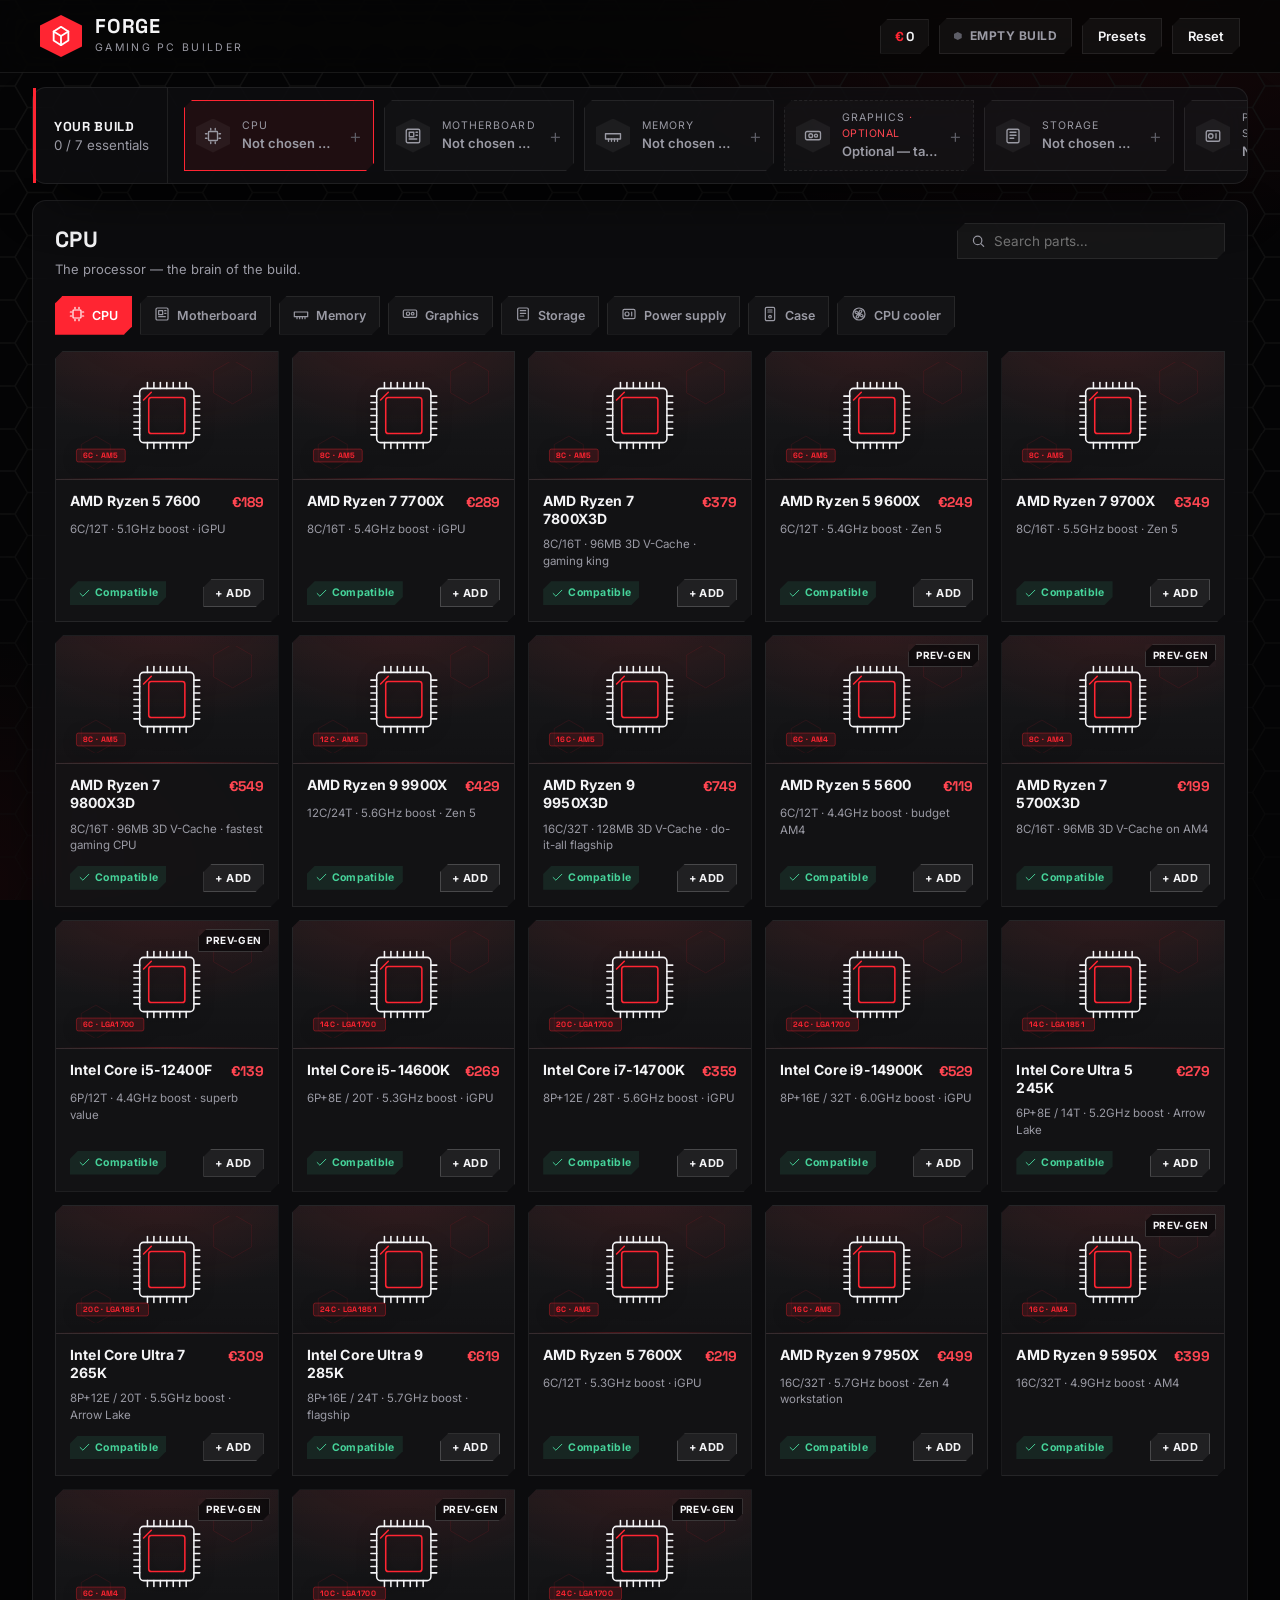
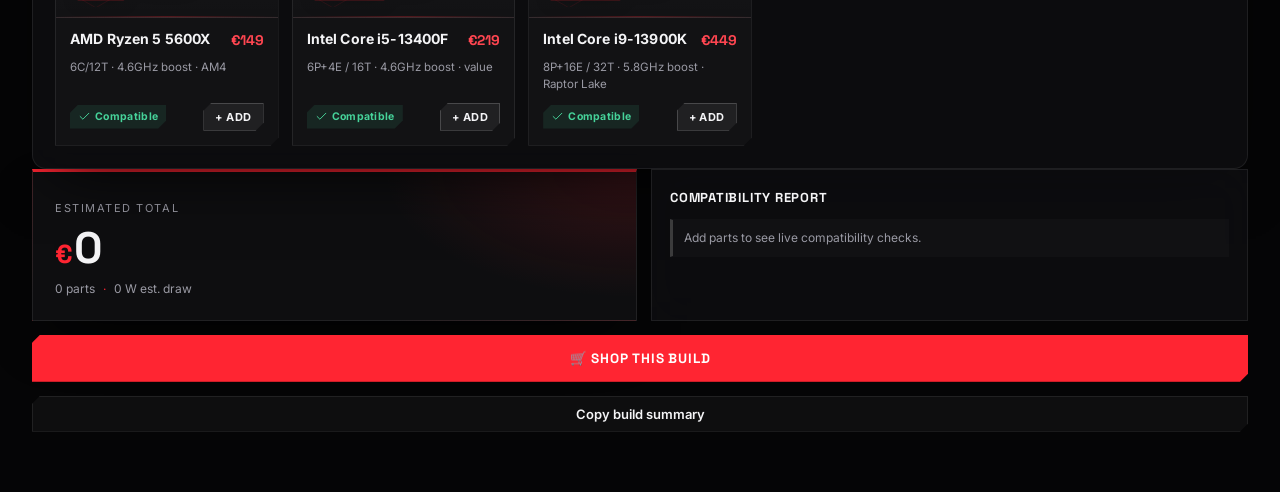
==== commit 4df2c673: "Add "Shop this build" menu with Irish-supplier buy links (v=21) Owner wanted a visual build list tha" ====
--- a/index.html
+++ b/index.html
@@ -8,7 +8,7 @@
   <title>Forge · Gaming PC Builder</title>
 
   <link rel="icon" href="icons/icon.svg" type="image/svg+xml" />
-  <link rel="stylesheet" href="css/styles.css?v=20" />
+  <link rel="stylesheet" href="css/styles.css?v=21" />
   <link rel="preconnect" href="https://fonts.googleapis.com" />
   <link rel="preconnect" href="https://fonts.gstatic.com" crossorigin />
   <link href="https://fonts.googleapis.com/css2?family=Space+Grotesk:wght@400;500;600;700&family=Inter:wght@400;500;600&display=swap" rel="stylesheet" />
@@ -125,7 +125,8 @@
           <p class="muted small" id="psuHint"></p>
         </div>
 
-        <button class="primary-btn" id="shareBtn" type="button">Copy build summary</button>
+        <button class="primary-btn" id="shopBtn" type="button">🛒 Shop this build</button>
+        <button class="ghost-btn full-btn" id="shareBtn" type="button">Copy build summary</button>
       </div>
     </aside>
   </main>
@@ -161,12 +162,27 @@
     </div>
   </div>
 
+  <!-- Shop modal: visual build list with per-part buy links to an Irish supplier -->
+  <div class="modal-backdrop" id="shopModal" hidden>
+    <div class="modal shop-modal" role="dialog" aria-modal="true" aria-labelledby="shopHeading">
+      <div class="modal-head">
+        <div>
+          <h2 id="shopHeading">Shop your build</h2>
+          <p class="shop-sub" id="shopSub"></p>
+        </div>
+        <button class="icon-btn" id="shopClose" aria-label="Close">✕</button>
+      </div>
+      <div class="shop-list" id="shopList"></div>
+      <div class="shop-foot" id="shopFoot"></div>
+    </div>
+  </div>
+
   <div class="toast" id="toast" role="status" aria-live="polite" hidden></div>
 
-  <script src="js/data.js?v=20"></script>
-  <script src="js/art.js?v=20"></script>
-  <script src="js/compat.js?v=20"></script>
-  <script src="js/app.js?v=20"></script>
+  <script src="js/data.js?v=21"></script>
+  <script src="js/art.js?v=21"></script>
+  <script src="js/compat.js?v=21"></script>
+  <script src="js/app.js?v=21"></script>
   <script>
     /* PWA/service-worker support was removed. This one-time cleanup unregisters any
        service worker a returning visitor still has and clears its caches, so nobody
--- a/css/styles.css
+++ b/css/styles.css
@@ -372,6 +372,41 @@
 .lb-count { position: absolute; bottom: 20px; left: 50%; transform: translateX(-50%);
   color: var(--muted); font-family: var(--display); font-size: 13px; letter-spacing: 0.05em; }
 body.lightbox-open { overflow: hidden; }
+
+/* ---- Shop modal: visual build list with buy links ---- */
+.full-btn { width: 100%; text-align: center; }
+.shop-modal { display: flex; flex-direction: column; }
+.shop-sub { font-size: 12px; color: var(--muted); margin-top: 3px; letter-spacing: 0.02em; }
+.shop-modal .modal-head { margin-bottom: 14px; }
+.shop-list { display: flex; flex-direction: column; gap: 8px; overflow-y: auto; min-height: 0; }
+.shop-empty { color: var(--muted); text-align: center; padding: 30px 10px; }
+.shop-row {
+  display: grid; grid-template-columns: 60px minmax(0, 1fr) auto; gap: 14px; align-items: center;
+  padding: 10px 12px; border: 1px solid var(--stroke); background: rgba(255, 255, 255, 0.02);
+}
+.shop-thumb { width: 60px; height: 60px; display: grid; place-items: center; overflow: hidden;
+  background: rgba(255, 255, 255, 0.02); border: 1px solid var(--stroke); clip-path: var(--cut); }
+.shop-thumb.has-photo { background: radial-gradient(120% 120% at 50% 12%, #fbfbfd, #ccccd4); }
+.shop-thumb img { width: 100%; height: 100%; object-fit: contain; padding: 4px; }
+.shop-thumb .part-art { width: 100%; height: 100%; }
+.shop-info { display: flex; flex-direction: column; min-width: 0; gap: 2px; }
+.shop-cat { font-size: 10px; letter-spacing: 0.12em; text-transform: uppercase; color: var(--muted); }
+.shop-name { font-size: 14px; font-weight: 700; white-space: nowrap; overflow: hidden; text-overflow: ellipsis; }
+.shop-spec { font-size: 11.5px; color: var(--muted); white-space: nowrap; overflow: hidden; text-overflow: ellipsis; }
+.shop-buy { display: flex; flex-direction: column; align-items: flex-end; gap: 6px; }
+.shop-price { font-family: var(--display); font-size: 15px; font-weight: 700; color: #fff; }
+.shop-link {
+  font-size: 11px; font-weight: 700; letter-spacing: 0.03em; text-transform: uppercase; white-space: nowrap;
+  color: var(--red-bright); background: rgba(255, 37, 50, 0.1); border: 1px solid rgba(255, 37, 50, 0.4);
+  padding: 6px 10px; clip-path: var(--cut); text-decoration: none; transition: all 0.14s;
+}
+.shop-link:hover { background: var(--red); border-color: var(--red); color: #fff; }
+.shop-foot { margin-top: 14px; padding-top: 14px; border-top: 1px solid var(--stroke); display: flex; flex-direction: column; gap: 10px; }
+.shop-total-row { display: flex; align-items: baseline; justify-content: space-between; font-size: 13px; color: var(--muted); }
+.shop-total-row strong { font-family: var(--display); font-size: 26px; color: #fff; }
+.shop-missing { font-size: 12px; color: var(--warn); }
+.shop-note { font-size: 11.5px; line-height: 1.5; color: var(--muted); }
+.shop-open-all { text-align: center; text-decoration: none; }
 
 /* "Prev-gen" badge on legacy parts */
 .legacy-tag {
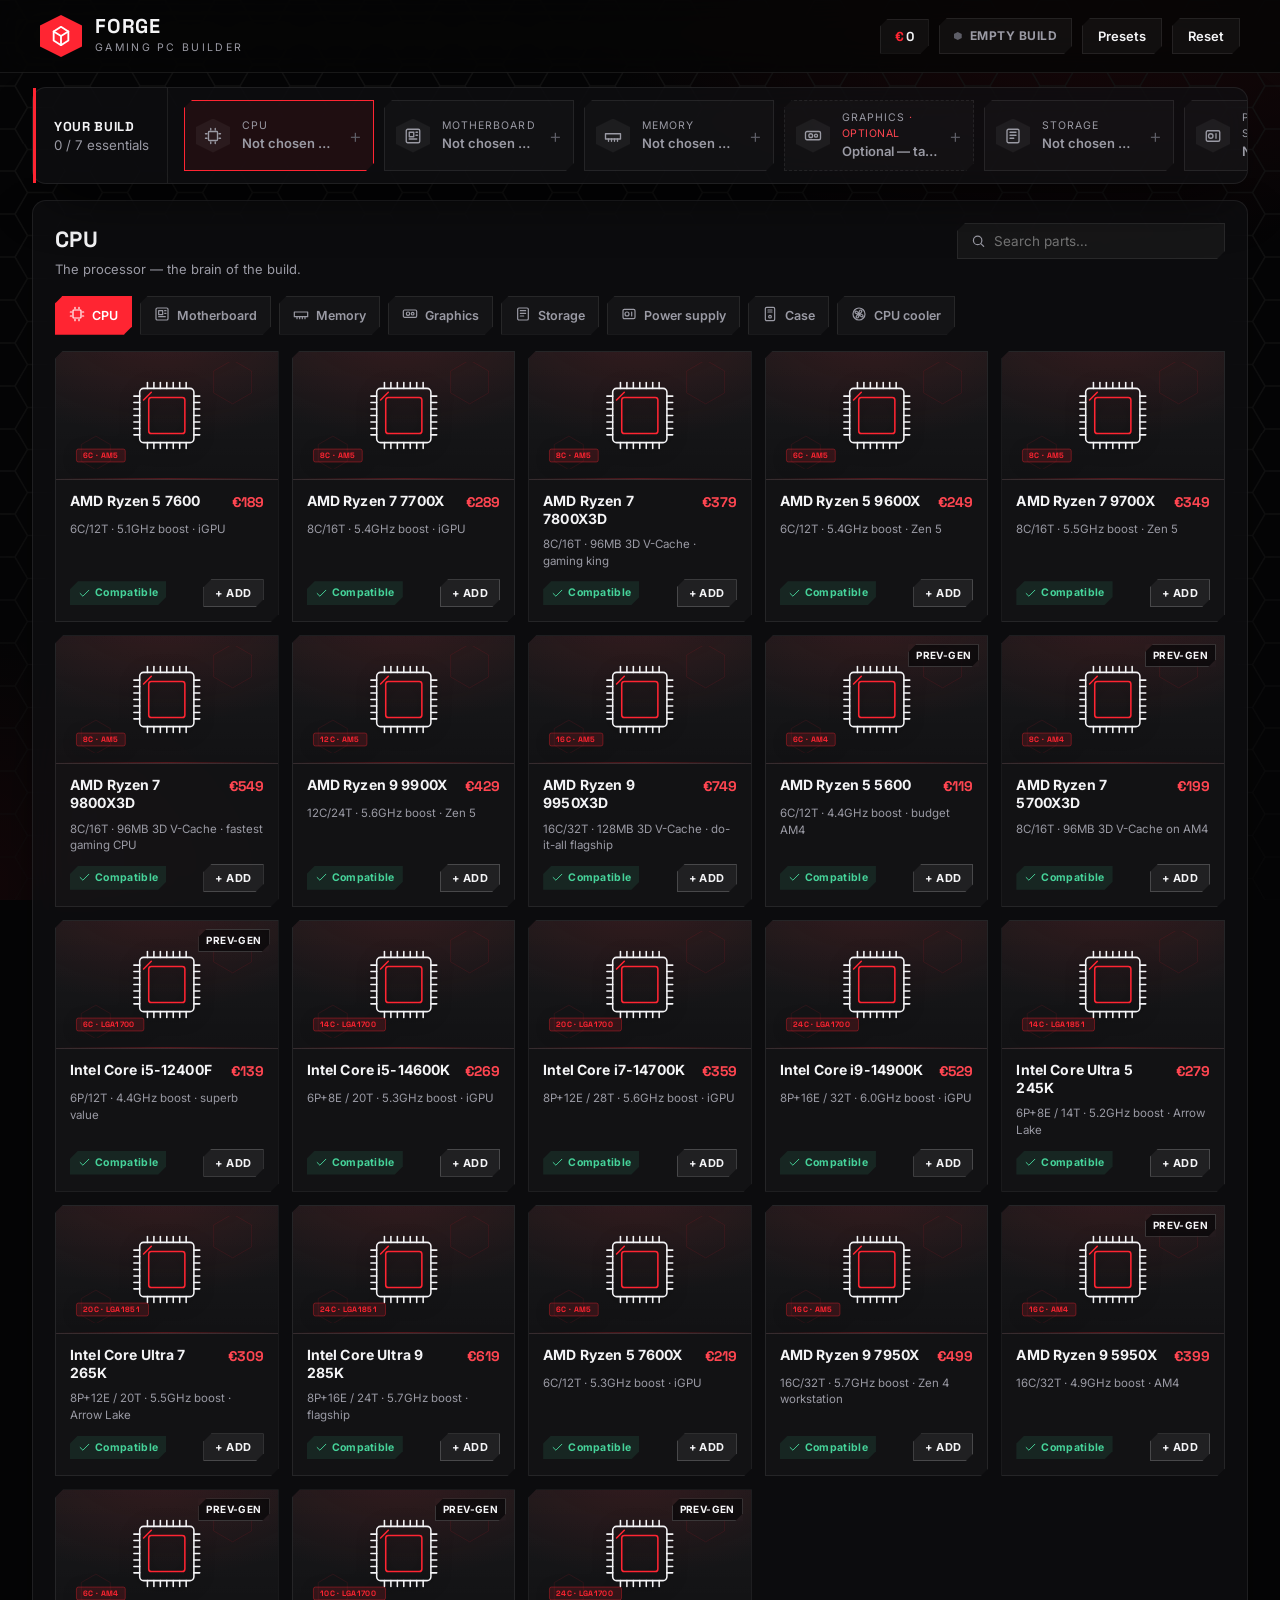
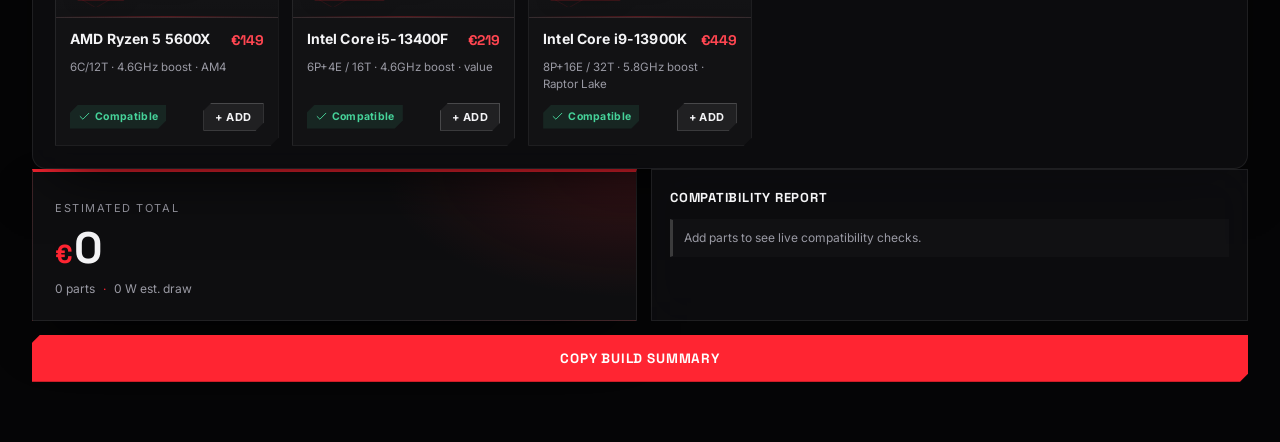
==== commit a2e6c469: "Remove the "Shop this build" retailer feature (v=23) Owner scrapped it — "remove the buy the parts s" ====
--- a/index.html
+++ b/index.html
@@ -8,7 +8,7 @@
   <title>Forge · Gaming PC Builder</title>
 
   <link rel="icon" href="icons/icon.svg" type="image/svg+xml" />
-  <link rel="stylesheet" href="css/styles.css?v=21" />
+  <link rel="stylesheet" href="css/styles.css?v=23" />
   <link rel="preconnect" href="https://fonts.googleapis.com" />
   <link rel="preconnect" href="https://fonts.gstatic.com" crossorigin />
   <link href="https://fonts.googleapis.com/css2?family=Space+Grotesk:wght@400;500;600;700&family=Inter:wght@400;500;600&display=swap" rel="stylesheet" />
@@ -125,8 +125,7 @@
           <p class="muted small" id="psuHint"></p>
         </div>
 
-        <button class="primary-btn" id="shopBtn" type="button">🛒 Shop this build</button>
-        <button class="ghost-btn full-btn" id="shareBtn" type="button">Copy build summary</button>
+        <button class="primary-btn" id="shareBtn" type="button">Copy build summary</button>
       </div>
     </aside>
   </main>
@@ -162,27 +161,12 @@
     </div>
   </div>
 
-  <!-- Shop modal: visual build list with per-part buy links to an Irish supplier -->
-  <div class="modal-backdrop" id="shopModal" hidden>
-    <div class="modal shop-modal" role="dialog" aria-modal="true" aria-labelledby="shopHeading">
-      <div class="modal-head">
-        <div>
-          <h2 id="shopHeading">Shop your build</h2>
-          <p class="shop-sub" id="shopSub"></p>
-        </div>
-        <button class="icon-btn" id="shopClose" aria-label="Close">✕</button>
-      </div>
-      <div class="shop-list" id="shopList"></div>
-      <div class="shop-foot" id="shopFoot"></div>
-    </div>
-  </div>
-
   <div class="toast" id="toast" role="status" aria-live="polite" hidden></div>
 
-  <script src="js/data.js?v=21"></script>
-  <script src="js/art.js?v=21"></script>
-  <script src="js/compat.js?v=21"></script>
-  <script src="js/app.js?v=21"></script>
+  <script src="js/data.js?v=23"></script>
+  <script src="js/art.js?v=23"></script>
+  <script src="js/compat.js?v=23"></script>
+  <script src="js/app.js?v=23"></script>
   <script>
     /* PWA/service-worker support was removed. This one-time cleanup unregisters any
        service worker a returning visitor still has and clears its caches, so nobody
--- a/css/styles.css
+++ b/css/styles.css
@@ -372,41 +372,6 @@
 .lb-count { position: absolute; bottom: 20px; left: 50%; transform: translateX(-50%);
   color: var(--muted); font-family: var(--display); font-size: 13px; letter-spacing: 0.05em; }
 body.lightbox-open { overflow: hidden; }
-
-/* ---- Shop modal: visual build list with buy links ---- */
-.full-btn { width: 100%; text-align: center; }
-.shop-modal { display: flex; flex-direction: column; }
-.shop-sub { font-size: 12px; color: var(--muted); margin-top: 3px; letter-spacing: 0.02em; }
-.shop-modal .modal-head { margin-bottom: 14px; }
-.shop-list { display: flex; flex-direction: column; gap: 8px; overflow-y: auto; min-height: 0; }
-.shop-empty { color: var(--muted); text-align: center; padding: 30px 10px; }
-.shop-row {
-  display: grid; grid-template-columns: 60px minmax(0, 1fr) auto; gap: 14px; align-items: center;
-  padding: 10px 12px; border: 1px solid var(--stroke); background: rgba(255, 255, 255, 0.02);
-}
-.shop-thumb { width: 60px; height: 60px; display: grid; place-items: center; overflow: hidden;
-  background: rgba(255, 255, 255, 0.02); border: 1px solid var(--stroke); clip-path: var(--cut); }
-.shop-thumb.has-photo { background: radial-gradient(120% 120% at 50% 12%, #fbfbfd, #ccccd4); }
-.shop-thumb img { width: 100%; height: 100%; object-fit: contain; padding: 4px; }
-.shop-thumb .part-art { width: 100%; height: 100%; }
-.shop-info { display: flex; flex-direction: column; min-width: 0; gap: 2px; }
-.shop-cat { font-size: 10px; letter-spacing: 0.12em; text-transform: uppercase; color: var(--muted); }
-.shop-name { font-size: 14px; font-weight: 700; white-space: nowrap; overflow: hidden; text-overflow: ellipsis; }
-.shop-spec { font-size: 11.5px; color: var(--muted); white-space: nowrap; overflow: hidden; text-overflow: ellipsis; }
-.shop-buy { display: flex; flex-direction: column; align-items: flex-end; gap: 6px; }
-.shop-price { font-family: var(--display); font-size: 15px; font-weight: 700; color: #fff; }
-.shop-link {
-  font-size: 11px; font-weight: 700; letter-spacing: 0.03em; text-transform: uppercase; white-space: nowrap;
-  color: var(--red-bright); background: rgba(255, 37, 50, 0.1); border: 1px solid rgba(255, 37, 50, 0.4);
-  padding: 6px 10px; clip-path: var(--cut); text-decoration: none; transition: all 0.14s;
-}
-.shop-link:hover { background: var(--red); border-color: var(--red); color: #fff; }
-.shop-foot { margin-top: 14px; padding-top: 14px; border-top: 1px solid var(--stroke); display: flex; flex-direction: column; gap: 10px; }
-.shop-total-row { display: flex; align-items: baseline; justify-content: space-between; font-size: 13px; color: var(--muted); }
-.shop-total-row strong { font-family: var(--display); font-size: 26px; color: #fff; }
-.shop-missing { font-size: 12px; color: var(--warn); }
-.shop-note { font-size: 11.5px; line-height: 1.5; color: var(--muted); }
-.shop-open-all { text-align: center; text-decoration: none; }
 
 /* "Prev-gen" badge on legacy parts */
 .legacy-tag {
